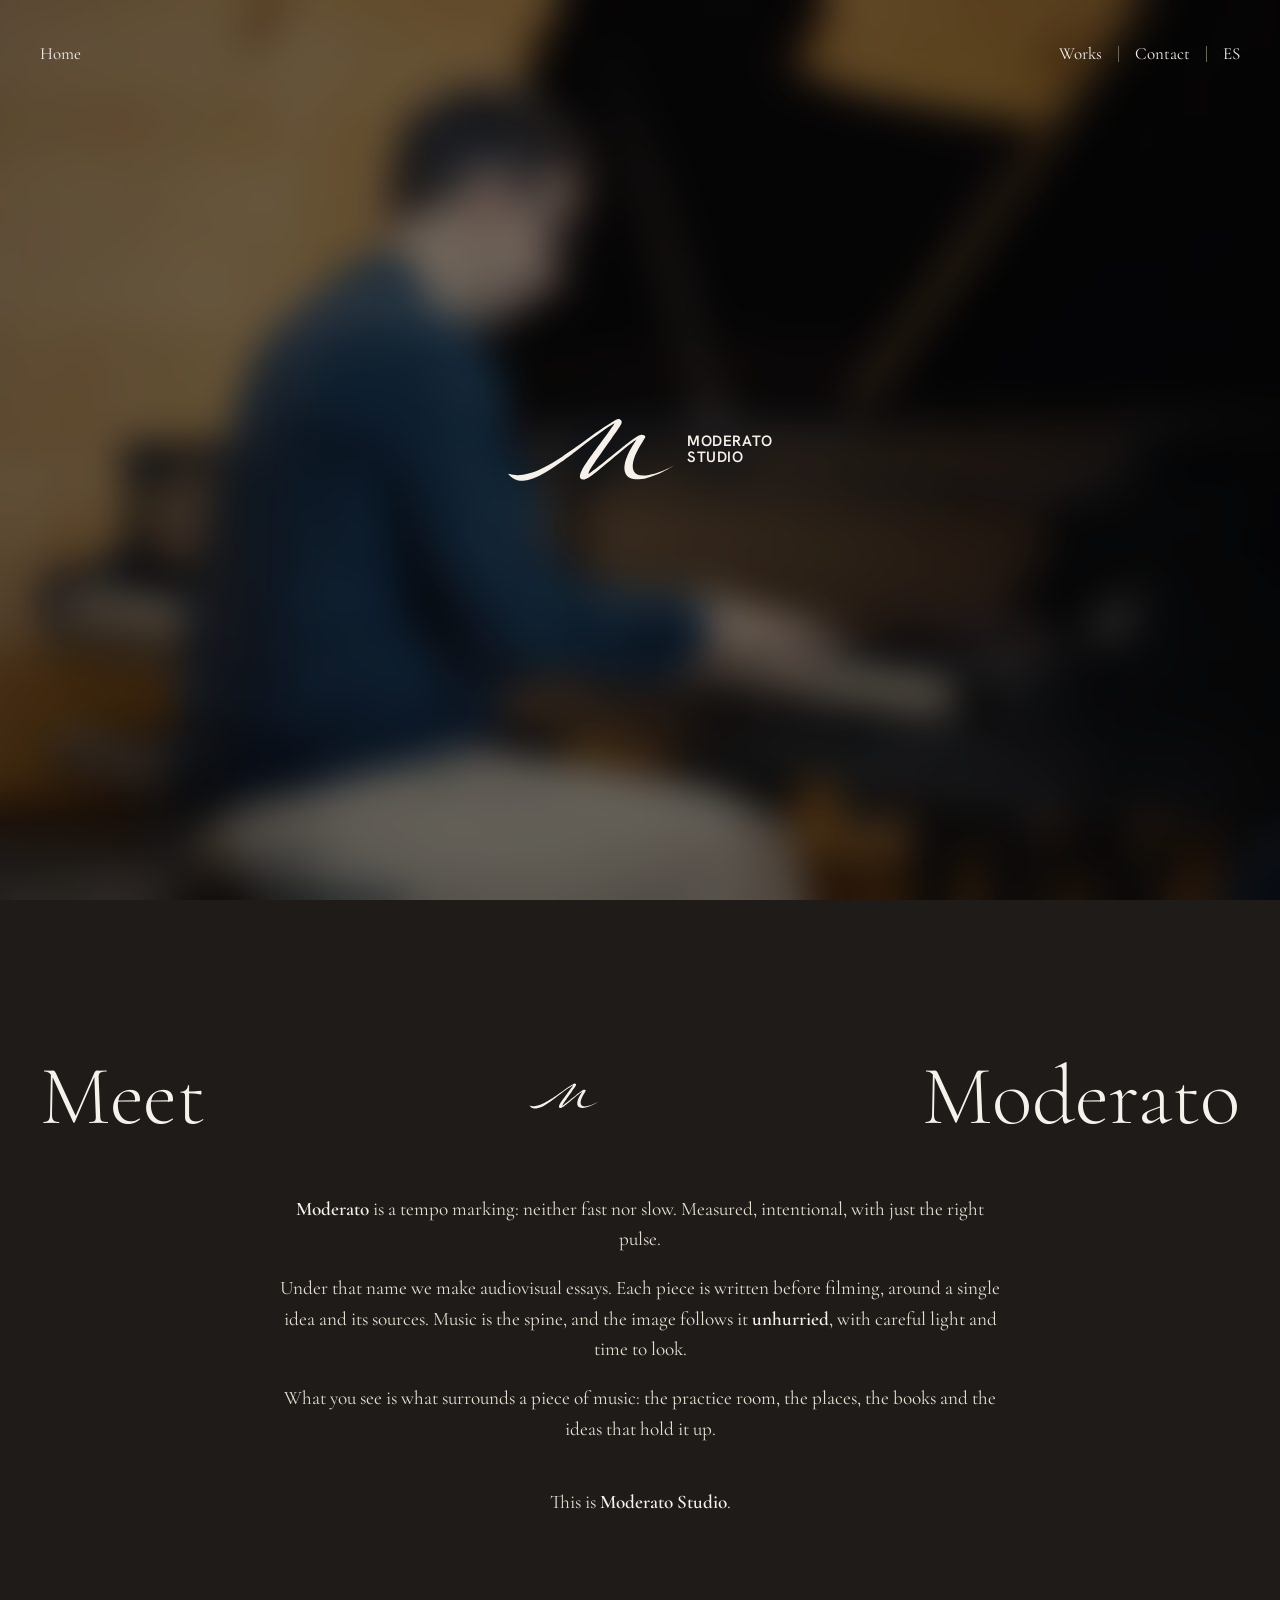
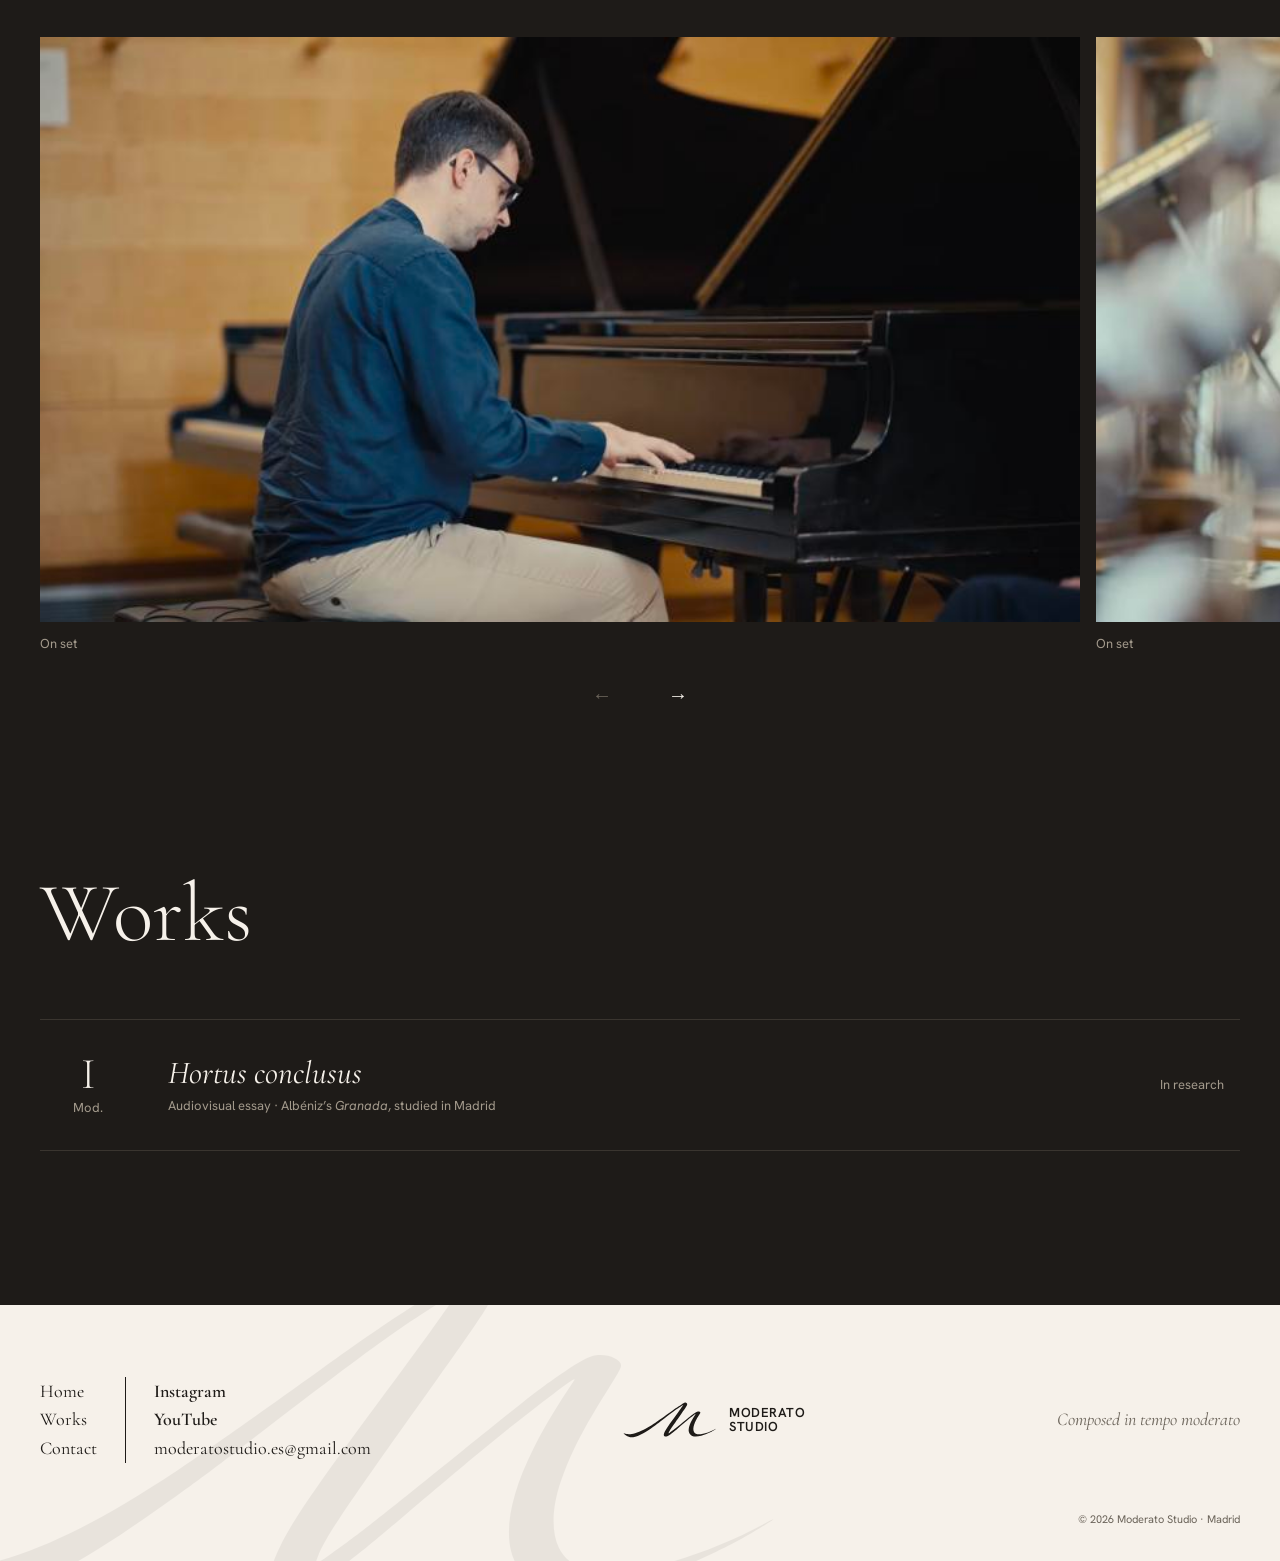
==== index.html @ ece8d3c3 "Rediseño según la identidad visual v1.1 - Portada tipo catálogo, página de obra (Hortus conclusus) y" ====
<!doctype html>
<html lang="es">
<head>
  <meta charset="utf-8">
  <meta name="viewport" content="width=device-width, initial-scale=1">
  <title>Moderato Studio — Ensayos audiovisuales</title>
  <meta name="description" content="Moderato Studio es un sello de ensayos audiovisuales sobre lo que ocurre alrededor de una obra musical: el estudio, los lugares y los libros. Madrid.">
  <meta property="og:title" content="Moderato Studio">
  <meta property="og:description" content="Ensayos audiovisuales. Música, palabra e imagen, sin prisa.">
  <meta property="og:image" content="https://moderatostudio.com/assets/img/og-image.jpg">
  <meta property="og:type" content="website">
  <meta name="theme-color" content="#1E1B18">
  <link rel="icon" href="favicon.ico" sizes="any">
  <link rel="icon" href="favicon.svg" type="image/svg+xml">
  <link rel="apple-touch-icon" href="apple-touch-icon.png">
  <link rel="manifest" href="site.webmanifest">
  <link rel="preconnect" href="https://fonts.googleapis.com">
  <link rel="preconnect" href="https://fonts.gstatic.com" crossorigin>
  <link href="https://fonts.googleapis.com/css2?family=Cormorant+Garamond:ital,wght@0,300;0,400;0,600;1,300;1,400&family=Hanken+Grotesk:wght@400;500;600&display=swap" rel="stylesheet">
  <link rel="stylesheet" href="css/tokens.css">
  <link rel="stylesheet" href="css/style.css">
  <script src="js/main.js" defer></script>
</head>
<body data-page="inicio">

  <header class="cabecera">
    <div class="contenedor">
      <a href="#inicio" data-i18n="nav.inicio">Inicio</a>
      <nav class="nav" aria-label="Principal" data-i18n-attr="aria-label:nav.principal">
        <a href="#obras" data-i18n="nav.obras">Obras</a>
        <span class="nav__sep" aria-hidden="true"></span>
        <a href="#contacto" data-i18n="nav.contacto">Contacto</a>
        <span class="nav__sep" aria-hidden="true"></span>
        <button type="button" class="idioma" data-cambiar-idioma>EN</button>
      </nav>
    </div>
  </header>

  <main>
    <section id="inicio" class="portada" aria-label="Portada" data-i18n-attr="aria-label:portada.aria">
      <img class="portada__imagen" src="assets/img/portada.jpg" alt="" width="1600" height="900">
      <div class="portada__marca">
        <h1 class="logotipo">
          <img class="m" src="assets/marca/m-crema.svg" alt="" width="1223" height="466">
          <span class="logotipo__texto">MODERATO<br>STUDIO</span>
          <span class="sr-only">Moderato Studio</span>
        </h1>
      </div>
    </section>

    <section id="estudio" class="conoce contenedor" aria-labelledby="conoce-titulo">
      <div class="conoce__titulo" id="conoce-titulo">
        <h2 class="titulo-seccion" data-i18n="conoce.a">Conoce</h2>
        <img class="m" src="assets/marca/m-crema.svg" alt="" aria-hidden="true" width="1223" height="466">
        <h2 class="titulo-seccion">Moderato</h2>
      </div>
      <div class="conoce__texto">
        <p data-i18n="conoce.p1"><strong>Moderato</strong> es una indicación de tempo: ni deprisa ni despacio. Con medida, con intención y con el pulso justo.</p>
        <p data-i18n="conoce.p2">Bajo ese nombre se hacen ensayos audiovisuales. Cada pieza se escribe antes de rodar, con una sola idea y sus fuentes. La música es su columna, y la imagen la sigue <strong>sin prisa</strong>, con luz cuidada y tiempo para mirar.</p>
        <p data-i18n="conoce.p3">Lo que se ve es lo que ocurre alrededor de una obra: el estudio, los lugares, los libros y las ideas que la sostienen.</p>
        <p class="conoce__cierre" data-i18n="conoce.p4">Esto es <strong>Moderato Studio</strong>.</p>
      </div>
    </section>

    <section class="carrusel" aria-label="Fotogramas" data-i18n-attr="aria-label:carrusel.aria">
      <div class="carrusel__pista" data-carrusel tabindex="0">
        <figure>
          <img src="assets/img/rodaje-piano.jpg" alt="Un pianista toca un piano de cola en una sala de madera" data-i18n-attr="alt:alt.piano" width="800" height="450" loading="lazy">
          <figcaption class="etiqueta" data-i18n="carrusel.rodaje">Rodaje</figcaption>
        </figure>
        <figure>
          <img src="assets/img/rodaje-escucha.jpg" alt="Un hombre habla en un estudio lleno de libros y discos" data-i18n-attr="alt:alt.escucha" width="800" height="450" loading="lazy">
          <figcaption class="etiqueta" data-i18n="carrusel.rodaje">Rodaje</figcaption>
        </figure>
        <figure>
          <img src="assets/img/rodaje-conversacion.jpg" alt="Dos personas conversan sentadas junto a un piano de cola" data-i18n-attr="alt:alt.conversacion" width="800" height="450" loading="lazy">
          <figcaption class="etiqueta" data-i18n="carrusel.rodaje">Rodaje</figcaption>
        </figure>
      </div>
      <div class="carrusel__flechas">
        <button type="button" class="flecha" data-carrusel-prev aria-label="Fotograma anterior" data-i18n-attr="aria-label:carrusel.prev">←</button>
        <button type="button" class="flecha" data-carrusel-next aria-label="Fotograma siguiente" data-i18n-attr="aria-label:carrusel.next">→</button>
      </div>
    </section>

    <section id="obras" class="obras contenedor" aria-labelledby="obras-titulo">
      <h2 class="titulo-seccion" id="obras-titulo" data-i18n="obras.titulo">Obras</h2>
      <ol class="obras__lista">
        <li>
          <a class="obra-fila" href="obras/hortus-conclusus.html">
            <span class="obra-fila__num"><span>I</span><span class="etiqueta">Mod.</span></span>
            <span class="obra-fila__titulo">
              <em>Hortus conclusus</em>
              <span class="etiqueta" data-i18n="obras.hortus.linea">Ensayo audiovisual · <i>Granada</i>, de Albéniz, estudiada en Madrid</span>
            </span>
            <span class="etiqueta" data-i18n="obras.estado.investigacion">En investigación</span>
          </a>
        </li>
      </ol>
    </section>
  </main>

  <footer id="contacto" class="pie">
    <img class="pie__marca-agua" src="assets/marca/m-sombra.svg" alt="" aria-hidden="true" width="1223" height="466">
    <div class="contenedor">
      <div class="pie__fila">
        <div class="pie__enlaces">
          <nav aria-label="Pie" data-i18n-attr="aria-label:nav.pie">
            <a href="#inicio" data-i18n="nav.inicio">Inicio</a>
            <a href="#obras" data-i18n="nav.obras">Obras</a>
            <a href="#contacto" data-i18n="nav.contacto">Contacto</a>
          </nav>
          <span class="pie__sep" aria-hidden="true"></span>
          <div class="pie__redes">
            <a href="https://www.instagram.com/moderato.studio/">Instagram</a>
            <a href="https://www.youtube.com/@es.moderatostudio">YouTube</a>
            <a class="pie__correo" href="mailto:moderatostudio.es@gmail.com">moderatostudio.es@gmail.com</a>
          </div>
        </div>
        <a class="logotipo" href="#inicio" aria-label="Moderato Studio">
          <img class="m" src="assets/marca/m-sombra.svg" alt="" width="1223" height="466">
          <span class="logotipo__texto">MODERATO<br>STUDIO</span>
        </a>
        <span class="pie__lema" data-i18n="pie.lema">Compuesto en tempo moderato</span>
      </div>
      <div class="pie__legal"><span>© <span data-anio>2026</span> Moderato Studio · Madrid</span></div>
    </div>
  </footer>

</body>
</html>
---- css/tokens.css ----
/* Moderato Studio — tokens de diseño
   Fuente: identidad/01-identidad-visual-moderato.md (v1.1).
   Todos los colores, fuentes y medidas de la web salen de aquí. */

:root {
  /* Color */
  --sombra: #1E1B18;   /* fondo principal */
  --noche: #141210;    /* fondos de vídeo e imagen, bandas */
  --panel: #2A2622;    /* superficies, marcos */
  --crema: #F6F1EA;    /* texto sobre oscuro; papel; pie */
  --arena: #E5DED1;    /* texto secundario sobre oscuro */
  --laton: #C9AE7E;    /* solo acentos: líneas finas, aros */
  --piedra: #A39A8C;   /* etiquetas y metadatos sobre oscuro */
  --linea: #3A352F;    /* separadores sobre oscuro */
  --gris-pie: #6B645A; /* texto secundario sobre crema */

  /* Tipografía */
  --serif: 'Cormorant Garamond', Garamond, Georgia, serif;
  --sans: 'Hanken Grotesk', Arial, Helvetica, sans-serif;

  --t-seccion: clamp(46px, 7vw, 84px);
  --t-obra: clamp(25px, 2.6vw, 32px);
  --t-texto: clamp(18px, 1.5vw, 20px);
  --t-etiqueta: 13px;

  /* Medidas */
  --ancho: 1360px;
  --margen: clamp(20px, 4vw, 40px);
  --entre-secciones: clamp(96px, 12vw, 160px);
}
---- css/style.css ----
/* Moderato Studio — estilos globales. Los valores salen de tokens.css */

*, *::before, *::after { box-sizing: border-box; }
html { scroll-behavior: smooth; }
body {
  margin: 0;
  background: var(--sombra);
  color: var(--crema);
  font-family: var(--serif);
  font-size: var(--t-texto);
  line-height: 1.6;
  -webkit-font-smoothing: antialiased;
}
img { display: block; max-width: 100%; height: auto; }
a { color: inherit; text-decoration: none; transition: opacity .2s; }
a:hover { opacity: .7; }
a:focus-visible, button:focus-visible { outline: 1px solid var(--laton); outline-offset: 4px; }
em, i { font-style: italic; }
p { margin: 0; }
h1, h2, h3 { margin: 0; font-weight: 300; line-height: 1; }

.sr-only { position: absolute; width: 1px; height: 1px; overflow: hidden; clip: rect(0 0 0 0); white-space: nowrap; }
.contenedor { max-width: var(--ancho); margin: 0 auto; padding-inline: var(--margen); }
.etiqueta { font-family: var(--sans); font-size: var(--t-etiqueta); line-height: 1.5; color: var(--piedra); }
.titulo-seccion { font-size: var(--t-seccion); }
.linea-laton { display: block; width: 64px; height: 1px; background: var(--laton); border: 0; margin: 0; }

/* Marca */
.m { display: block; width: auto; }
.logotipo { display: inline-flex; align-items: center; gap: 12px; }
.logotipo__texto { font-family: var(--sans); font-weight: 600; font-size: 12px; line-height: 1.05; letter-spacing: .04em; }

/* Cabecera */
.cabecera { position: absolute; inset: 0 0 auto; z-index: 10; }
.cabecera .contenedor { display: flex; align-items: center; justify-content: space-between; gap: 24px; padding-block: 32px; font-size: 17px; }
.cabecera--fija { position: static; }
.cabecera .m { height: 36px; }
.nav { display: flex; align-items: center; gap: 16px; }
.nav__sep { width: 1px; height: 16px; background: var(--gris-pie); }
.idioma { background: none; border: 0; padding: 0; color: inherit; font: inherit; cursor: pointer; min-height: 44px; }
.nav a { min-height: 44px; display: inline-flex; align-items: center; }

/* Portada */
.portada { position: relative; height: 100vh; min-height: 560px; max-height: 1000px; overflow: hidden; background: var(--panel); }
.portada__imagen { position: absolute; inset: 0; width: 100%; height: 100%; object-fit: cover; }
.portada__marca { position: absolute; inset: 0; display: flex; align-items: center; justify-content: center; }
.portada__marca .m { height: clamp(44px, 6vw, 64px); }
.portada__marca .logotipo__texto { font-size: 15px; }

/* Conoce Moderato */
.conoce { padding-block: var(--entre-secciones) 120px; display: flex; flex-direction: column; gap: 56px; }
.conoce__titulo { display: flex; flex-wrap: wrap; gap: 24px; align-items: center; justify-content: space-between; }
.conoce__titulo .m { height: 26px; }
.conoce__texto { max-width: 720px; margin: 0 auto; text-align: center; display: flex; flex-direction: column; gap: 18px; color: var(--arena); }
.conoce__texto strong { font-weight: 600; color: var(--crema); }
.conoce__cierre { margin-top: 24px !important; }

/* Carrusel de fotogramas */
.carrusel { padding-bottom: var(--entre-secciones); display: flex; flex-direction: column; gap: 20px; }
.carrusel__pista { display: flex; gap: 16px; overflow-x: auto; scroll-snap-type: x mandatory; scrollbar-width: none; padding-left: var(--margen); scroll-padding-left: var(--margen); }
.carrusel__pista::-webkit-scrollbar { display: none; }
.carrusel__pista figure { margin: 0; flex: 0 0 min(82vw, 1040px); scroll-snap-align: start; display: flex; flex-direction: column; gap: 12px; }
.carrusel__pista img { width: 100%; aspect-ratio: 16 / 9; object-fit: cover; background: var(--panel); }
.carrusel__pista figure:last-child { margin-right: var(--margen); }
.carrusel__flechas { display: flex; gap: 32px; justify-content: center; }
.flecha { background: none; border: 0; color: var(--crema); font-size: 20px; width: 44px; height: 44px; cursor: pointer; }
.flecha:disabled { color: var(--gris-pie); cursor: default; }

/* Obras */
.obras { padding-bottom: var(--entre-secciones); display: flex; flex-direction: column; gap: 64px; }
.obras__lista { list-style: none; margin: 0; padding: 0; border-bottom: 1px solid var(--linea); }
.obra-fila { display: flex; flex-wrap: wrap; gap: 16px 48px; align-items: center; padding: 32px 16px; border-top: 1px solid var(--linea); }
.obra-fila__num { width: 64px; display: flex; flex-direction: column; align-items: center; gap: 2px; }
.obra-fila__num span:first-child { font-weight: 300; font-size: 44px; line-height: 1; }
.obra-fila__titulo { flex: 1 1 320px; display: flex; flex-direction: column; gap: 6px; }
.obra-fila__titulo em { font-size: var(--t-obra); line-height: 1.1; }

/* Pie */
.pie { background: var(--crema); color: var(--sombra); position: relative; overflow: hidden; }
.pie__marca-agua { position: absolute; left: -120px; top: -40px; width: 900px; max-width: none; opacity: .06; pointer-events: none; }
.pie .contenedor { position: relative; padding-block: 72px 32px; display: flex; flex-direction: column; gap: 48px; }
.pie__fila { display: flex; flex-wrap: wrap; gap: 48px; align-items: center; justify-content: space-between; }
.pie__enlaces { display: flex; gap: 28px; align-items: stretch; font-size: 18px; line-height: 1.6; }
.pie__enlaces nav, .pie__enlaces div { display: flex; flex-direction: column; }
.pie__sep { width: 1px; background: var(--sombra); }
.pie__redes a { font-weight: 600; }
.pie__redes .pie__correo { font-weight: 400; }
.pie .m { height: 36px; }
.pie .logotipo__texto { font-size: 13px; }
.pie__lema { font-style: italic; font-size: 18px; color: var(--gris-pie); }
.pie__legal { display: flex; justify-content: flex-end; font-family: var(--sans); font-size: 11px; color: var(--gris-pie); }

/* Página de obra */
.obra-video { padding: 24px 8px 0; }
.obra-video__marco { position: relative; aspect-ratio: 16 / 9; max-height: 860px; margin: 0 auto; background: var(--noche); display: flex; align-items: center; justify-content: center; }
.obra-video__cine { width: 100%; aspect-ratio: 2.39 / 1; background: var(--panel); display: flex; flex-direction: column; align-items: center; justify-content: center; gap: 16px; position: relative; overflow: hidden; }
.obra-video__cine .m { height: 40px; opacity: .9; }
.obra-cabecera { padding-block: 120px 80px; display: flex; flex-direction: column; gap: 24px; }
.aro { width: 64px; height: 64px; border: 1px solid var(--laton); border-radius: 50%; display: flex; align-items: center; justify-content: center; font-style: italic; font-weight: 300; font-size: 30px; }
.obra-cabecera__sello { display: flex; align-items: center; gap: 20px; }
.obra-cabecera h1 { font-style: italic; font-size: clamp(64px, 10vw, 120px); line-height: .95; }
.obra-cabecera__tesis { font-size: clamp(21px, 2vw, 26px); line-height: 1.4; color: var(--arena); max-width: 900px; }
.obra-cuerpo { padding-block: 64px var(--entre-secciones); display: flex; flex-wrap: wrap; gap: 96px; border-top: 1px solid var(--linea); }
.obra-cuerpo__principal { flex: 999 1 560px; min-width: 0; display: flex; flex-direction: column; gap: 72px; }
.obra-cuerpo__ficha { flex: 1 1 300px; display: flex; flex-direction: column; gap: 48px; }
.bloque { display: flex; flex-direction: column; gap: 20px; }
.bloque h2 { font-family: var(--sans); font-weight: 500; font-size: 13px; line-height: 1.5; color: var(--piedra); }
.bloque p { font-size: 22px; line-height: 1.6; color: var(--arena); max-width: 720px; }
.cita { margin: 0; padding-left: 40px; border-left: 1px solid var(--laton); display: flex; flex-direction: column; gap: 16px; }
.cita blockquote { margin: 0; font-style: italic; font-weight: 300; font-size: clamp(32px, 3.6vw, 46px); line-height: 1.15; }
.cita figcaption { font-family: var(--sans); font-size: 13px; color: var(--piedra); }
.capitulos { list-style: none; margin: 0; padding: 0; border-bottom: 1px solid var(--linea); }
.capitulos li { display: flex; gap: 32px; align-items: baseline; padding: 18px 0; border-top: 1px solid var(--linea); font-size: 22px; }
.capitulos li span:first-child { width: 40px; font-style: italic; font-weight: 300; color: var(--piedra); }
.capitulos small { font-family: var(--sans); font-size: 13px; color: var(--piedra); margin-left: auto; text-align: right; }
.ficha { margin: 0; display: grid; grid-template-columns: repeat(2, minmax(0, 1fr)); gap: 14px 16px; font-size: 19px; line-height: 1.4; }
.ficha dt { font-style: italic; color: var(--piedra); }
.ficha dd { margin: 0; }
.lista { list-style: none; margin: 0; padding: 0; display: flex; flex-direction: column; gap: 10px; font-size: 19px; line-height: 1.4; }
.siguiente { background: var(--noche); }
.siguiente a { display: flex; flex-wrap: wrap; gap: 24px; align-items: baseline; justify-content: space-between; padding-block: 120px; }
.siguiente__titulo { font-style: italic; font-weight: 300; font-size: clamp(44px, 6vw, 72px); line-height: 1; }

@media (max-width: 640px) {
  .conoce__titulo { justify-content: center; }
  .obra-fila { padding-inline: 0; }
  .pie__fila { flex-direction: column; align-items: flex-start; }
  .cita { padding-left: 24px; }
}

@media (prefers-reduced-motion: reduce) {
  html { scroll-behavior: auto; }
}
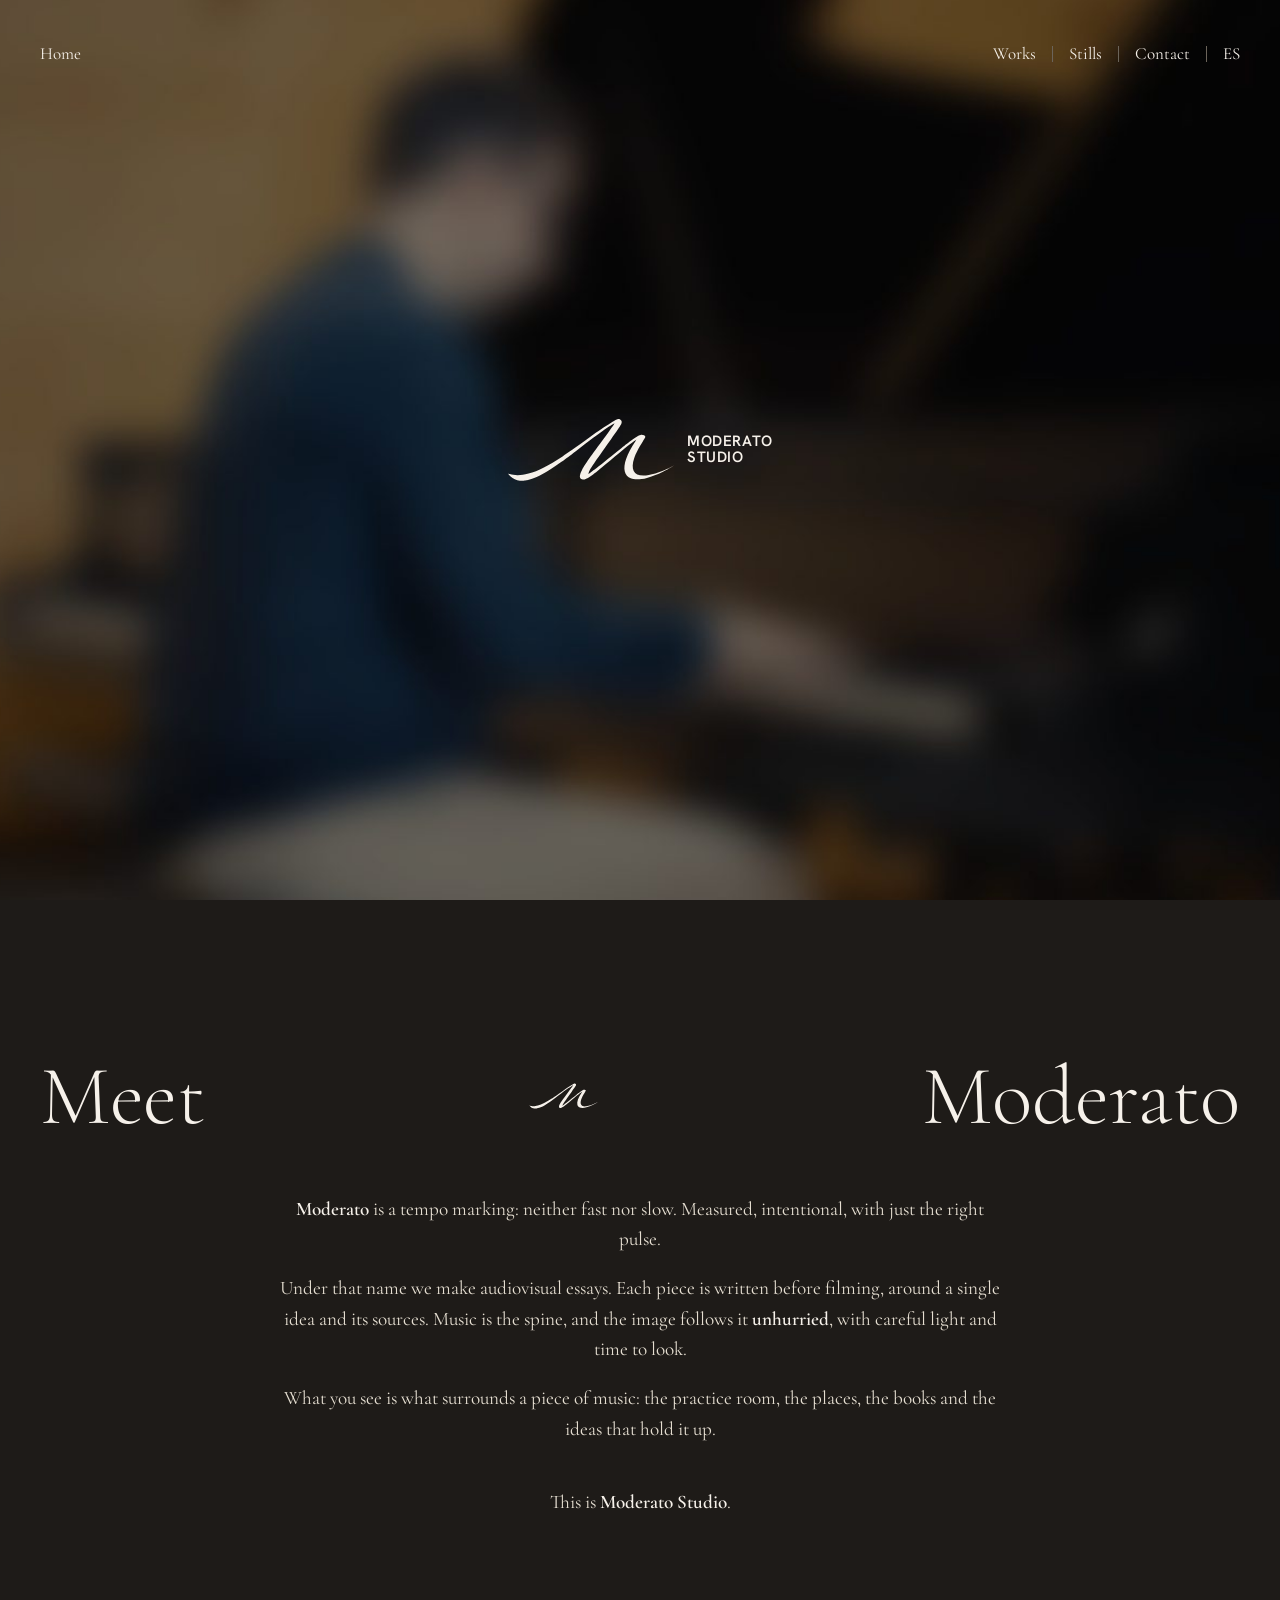
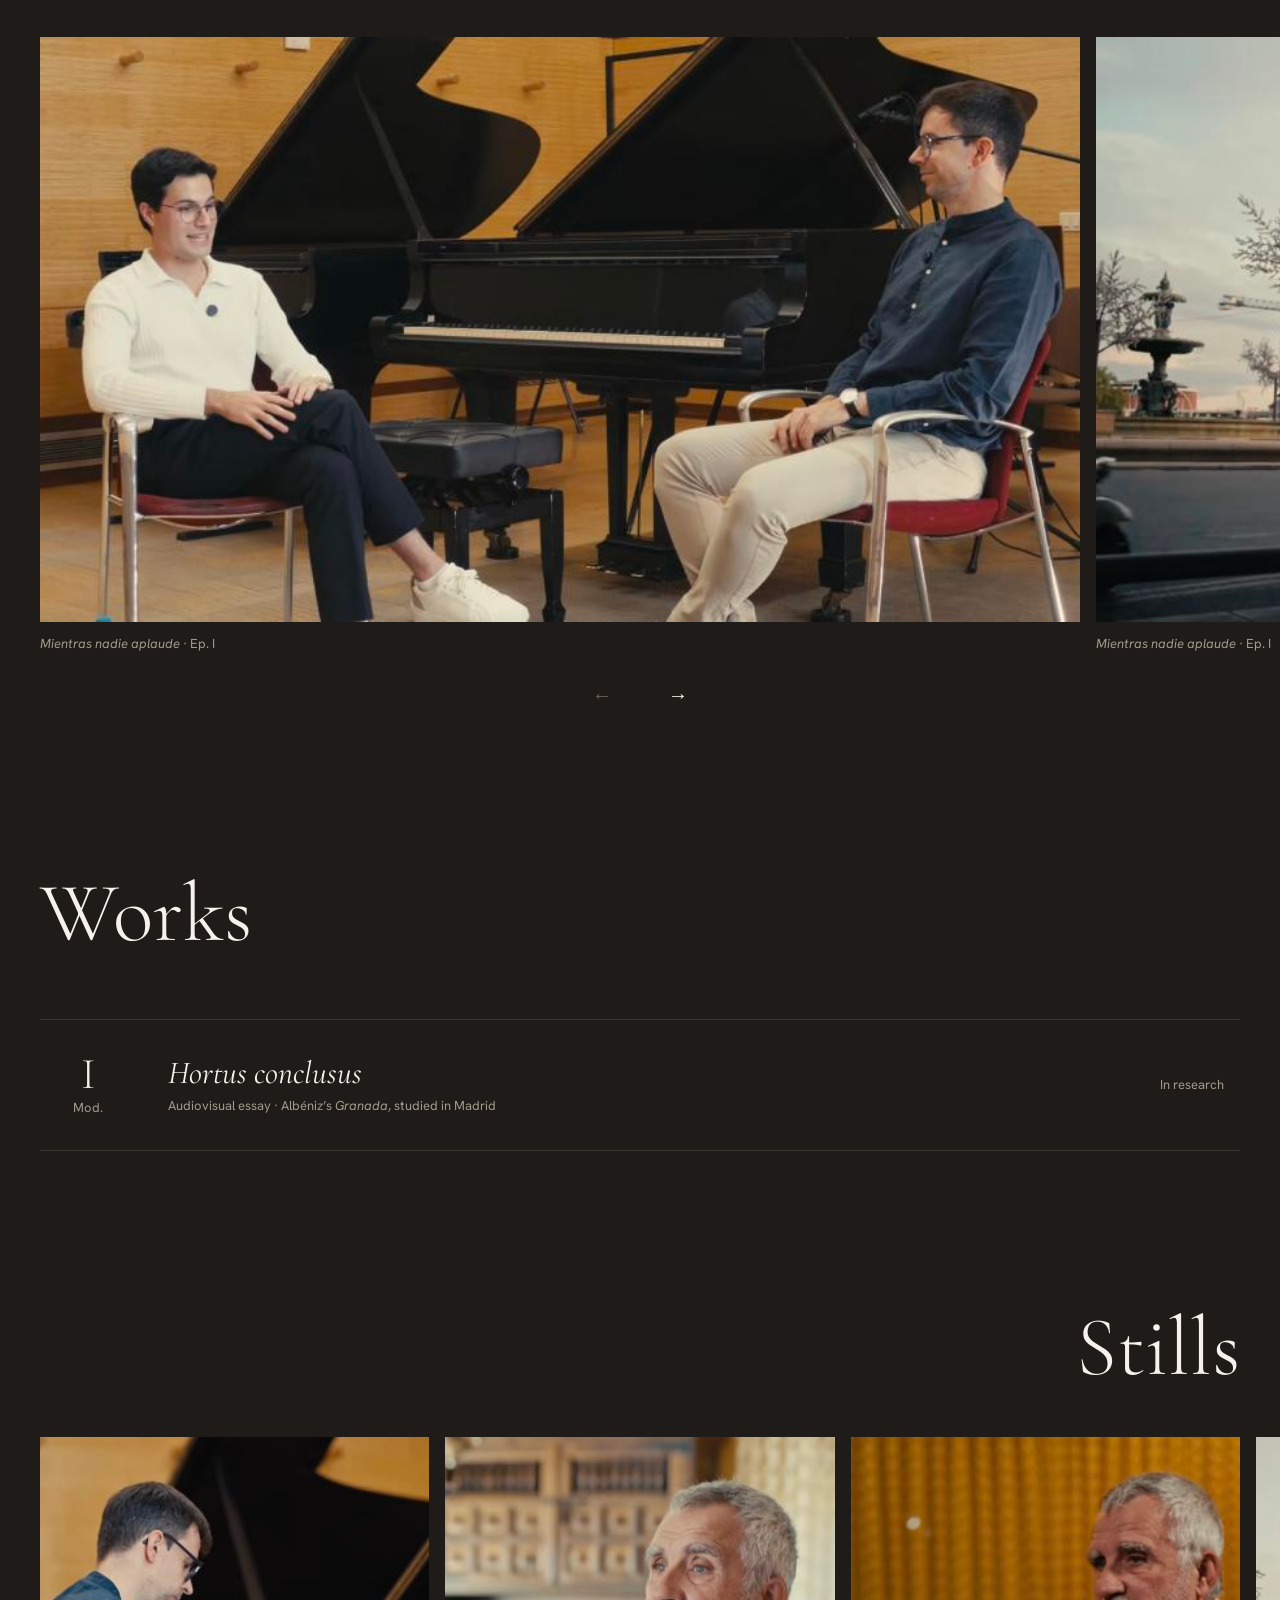
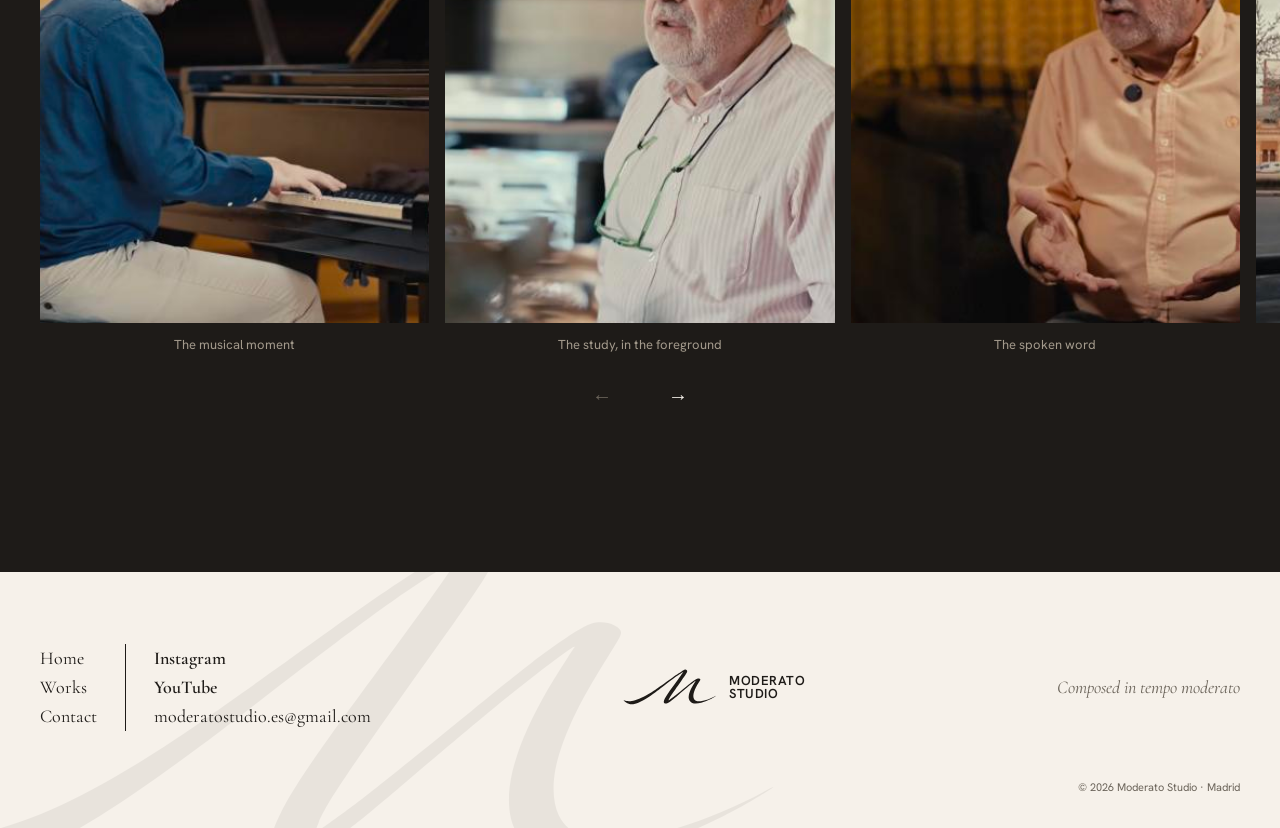
==== commit d7b5cd53: "Portada: fotogramas y movimiento al desplazarse - Carrusel grande con los planos generales y galería" ====
--- a/index.html
+++ b/index.html
@@ -20,6 +20,7 @@
   <link rel="stylesheet" href="css/tokens.css">
   <link rel="stylesheet" href="css/style.css">
   <script src="js/main.js" defer></script>
+  <script>document.documentElement.classList.add('js')</script>
 </head>
 <body data-page="inicio">
 
@@ -28,6 +29,8 @@
       <a href="#inicio" data-i18n="nav.inicio">Inicio</a>
       <nav class="nav" aria-label="Principal" data-i18n-attr="aria-label:nav.principal">
         <a href="#obras" data-i18n="nav.obras">Obras</a>
+        <span class="nav__sep" aria-hidden="true"></span>
+        <a href="#fotogramas" data-i18n="nav.fotogramas">Fotogramas</a>
         <span class="nav__sep" aria-hidden="true"></span>
         <a href="#contacto" data-i18n="nav.contacto">Contacto</a>
         <span class="nav__sep" aria-hidden="true"></span>
@@ -38,8 +41,8 @@
 
   <main>
     <section id="inicio" class="portada" aria-label="Portada" data-i18n-attr="aria-label:portada.aria">
-      <img class="portada__imagen" src="assets/img/portada.jpg" alt="" width="1600" height="900">
-      <div class="portada__marca">
+      <img class="portada__imagen" data-paralaje src="assets/img/portada.jpg" alt="" width="1600" height="900">
+      <div class="portada__marca" data-desvanecer>
         <h1 class="logotipo">
           <img class="m" src="assets/marca/m-crema.svg" alt="" width="1223" height="466">
           <span class="logotipo__texto">MODERATO<br>STUDIO</span>
@@ -49,12 +52,12 @@
     </section>
 
     <section id="estudio" class="conoce contenedor" aria-labelledby="conoce-titulo">
-      <div class="conoce__titulo" id="conoce-titulo">
+      <div class="conoce__titulo revelar" id="conoce-titulo">
         <h2 class="titulo-seccion" data-i18n="conoce.a">Conoce</h2>
         <img class="m" src="assets/marca/m-crema.svg" alt="" aria-hidden="true" width="1223" height="466">
         <h2 class="titulo-seccion">Moderato</h2>
       </div>
-      <div class="conoce__texto">
+      <div class="conoce__texto revelar">
         <p data-i18n="conoce.p1"><strong>Moderato</strong> es una indicación de tempo: ni deprisa ni despacio. Con medida, con intención y con el pulso justo.</p>
         <p data-i18n="conoce.p2">Bajo ese nombre se hacen ensayos audiovisuales. Cada pieza se escribe antes de rodar, con una sola idea y sus fuentes. La música es su columna, y la imagen la sigue <strong>sin prisa</strong>, con luz cuidada y tiempo para mirar.</p>
         <p data-i18n="conoce.p3">Lo que se ve es lo que ocurre alrededor de una obra: el estudio, los lugares, los libros y las ideas que la sostienen.</p>
@@ -62,30 +65,30 @@
       </div>
     </section>
 
-    <section class="carrusel" aria-label="Fotogramas" data-i18n-attr="aria-label:carrusel.aria">
+    <section class="carrusel revelar" aria-label="Fotogramas destacados" data-i18n-attr="aria-label:carrusel.aria">
       <div class="carrusel__pista" data-carrusel tabindex="0">
         <figure>
-          <img src="assets/img/rodaje-piano.jpg" alt="Un pianista toca un piano de cola en una sala de madera" data-i18n-attr="alt:alt.piano" width="800" height="450" loading="lazy">
-          <figcaption class="etiqueta" data-i18n="carrusel.rodaje">Rodaje</figcaption>
+          <img src="assets/img/rodaje-dos-pianos.jpg" alt="Dos músicos conversan sentados entre dos pianos de cola" data-i18n-attr="alt:alt.dosPianos" width="800" height="450" loading="lazy">
+          <figcaption class="etiqueta"><i>Mientras nadie aplaude</i> · Ep. I</figcaption>
         </figure>
         <figure>
-          <img src="assets/img/rodaje-escucha.jpg" alt="Un hombre habla en un estudio lleno de libros y discos" data-i18n-attr="alt:alt.escucha" width="800" height="450" loading="lazy">
-          <figcaption class="etiqueta" data-i18n="carrusel.rodaje">Rodaje</figcaption>
+          <img src="assets/img/atocha.jpg" alt="La estación de Atocha al atardecer, con tráfico delante" data-i18n-attr="alt:alt.atocha" width="800" height="450" loading="lazy">
+          <figcaption class="etiqueta"><i>Mientras nadie aplaude</i> · Ep. I</figcaption>
         </figure>
         <figure>
           <img src="assets/img/rodaje-conversacion.jpg" alt="Dos personas conversan sentadas junto a un piano de cola" data-i18n-attr="alt:alt.conversacion" width="800" height="450" loading="lazy">
-          <figcaption class="etiqueta" data-i18n="carrusel.rodaje">Rodaje</figcaption>
+          <figcaption class="etiqueta"><i>Mientras nadie aplaude</i> · Ep. II</figcaption>
         </figure>
       </div>
       <div class="carrusel__flechas">
-        <button type="button" class="flecha" data-carrusel-prev aria-label="Fotograma anterior" data-i18n-attr="aria-label:carrusel.prev">←</button>
-        <button type="button" class="flecha" data-carrusel-next aria-label="Fotograma siguiente" data-i18n-attr="aria-label:carrusel.next">→</button>
+        <button type="button" class="flecha" data-carrusel-prev aria-label="Anterior" data-i18n-attr="aria-label:carrusel.prev">←</button>
+        <button type="button" class="flecha" data-carrusel-next aria-label="Siguiente" data-i18n-attr="aria-label:carrusel.next">→</button>
       </div>
     </section>
 
     <section id="obras" class="obras contenedor" aria-labelledby="obras-titulo">
-      <h2 class="titulo-seccion" id="obras-titulo" data-i18n="obras.titulo">Obras</h2>
-      <ol class="obras__lista">
+      <h2 class="titulo-seccion revelar" id="obras-titulo" data-i18n="obras.titulo">Obras</h2>
+      <ol class="obras__lista revelar">
         <li>
           <a class="obra-fila" href="obras/hortus-conclusus.html">
             <span class="obra-fila__num"><span>I</span><span class="etiqueta">Mod.</span></span>
@@ -97,6 +100,34 @@
           </a>
         </li>
       </ol>
+    </section>
+
+    <section id="fotogramas" class="fotogramas" aria-labelledby="fotogramas-titulo">
+      <h2 class="titulo-seccion contenedor revelar" id="fotogramas-titulo" data-i18n="fotogramas.titulo">Fotogramas</h2>
+      <div class="fotogramas__marco revelar">
+        <div class="carrusel__pista fotogramas__pista" data-carrusel tabindex="0">
+          <figure>
+            <img src="assets/img/rodaje-piano.jpg" alt="Un pianista toca un piano de cola en una sala de madera" data-i18n-attr="alt:alt.piano" width="800" height="450" loading="lazy">
+            <figcaption class="etiqueta" data-i18n="fotogramas.momento">El momento musical</figcaption>
+          </figure>
+          <figure>
+            <img src="assets/img/rodaje-escucha.jpg" alt="Un hombre habla en un estudio lleno de libros y discos" data-i18n-attr="alt:alt.escucha" width="800" height="450" loading="lazy">
+            <figcaption class="etiqueta" data-i18n="fotogramas.estudio">El estudio, en primer término</figcaption>
+          </figure>
+          <figure>
+            <img src="assets/img/rodaje-palabra.jpg" alt="Un hombre explica algo con las manos, junto a un piano" data-i18n-attr="alt:alt.palabra" width="800" height="450" loading="lazy">
+            <figcaption class="etiqueta" data-i18n="fotogramas.palabra">La palabra</figcaption>
+          </figure>
+          <figure>
+            <img src="assets/img/atocha.jpg" alt="La estación de Atocha al atardecer, con tráfico delante" data-i18n-attr="alt:alt.atocha" width="800" height="450" loading="lazy">
+            <figcaption class="etiqueta" data-i18n="fotogramas.atocha">Atocha, al atardecer</figcaption>
+          </figure>
+        </div>
+        <div class="carrusel__flechas">
+          <button type="button" class="flecha" data-carrusel-prev aria-label="Anterior" data-i18n-attr="aria-label:carrusel.prev">←</button>
+          <button type="button" class="flecha" data-carrusel-next aria-label="Siguiente" data-i18n-attr="aria-label:carrusel.next">→</button>
+        </div>
+      </div>
     </section>
   </main>
 
--- a/css/style.css
+++ b/css/style.css
@@ -121,6 +121,29 @@
 .siguiente a { display: flex; flex-wrap: wrap; gap: 24px; align-items: baseline; justify-content: space-between; padding-block: 120px; }
 .siguiente__titulo { font-style: italic; font-weight: 300; font-size: clamp(44px, 6vw, 72px); line-height: 1; }
 
+
+/* Galería de fotogramas (4:5, tres a la vista) */
+.fotogramas { padding-bottom: var(--entre-secciones); display: flex; flex-direction: column; gap: clamp(36px, 5vw, 48px); }
+.fotogramas .titulo-seccion { text-align: right; width: 100%; }
+.fotogramas__marco { max-width: var(--ancho); margin: 0 auto; width: 100%; display: flex; flex-direction: column; gap: 20px; }
+.fotogramas__pista { padding-inline: var(--margen); }
+.fotogramas__pista figure { flex: 0 0 calc((min(100vw, var(--ancho)) - 2 * var(--margen) - 32px) / 3); }
+.fotogramas__pista figure:last-child { margin-right: 0; }
+.fotogramas__pista img { aspect-ratio: 4 / 5; }
+.fotogramas__pista figcaption { text-align: center; }
+@media (max-width: 820px) { .fotogramas__pista figure { flex-basis: 72vw; } }
+
+/* Movimiento al desplazarse: aparece despacio, sin prisa */
+.portada__imagen { will-change: transform; transform: scale(1.08); }
+.portada__marca { will-change: opacity, transform; }
+.js .revelar { opacity: 0; transform: translateY(28px); transition: opacity 1.4s cubic-bezier(.22,.61,.36,1), transform 1.4s cubic-bezier(.22,.61,.36,1); }
+.js .revelar.visible { opacity: 1; transform: none; }
+.carrusel__pista img, .fotogramas__pista img { transition: transform 1.6s cubic-bezier(.22,.61,.36,1), filter 1.6s; }
+.js .revelar:not(.visible) img { transform: scale(1.04); filter: brightness(.7); }
+.carrusel__pista { cursor: grab; }
+.carrusel__pista.arrastrando { cursor: grabbing; scroll-snap-type: none; }
+.carrusel__pista.arrastrando img { pointer-events: none; }
+
 @media (max-width: 640px) {
   .conoce__titulo { justify-content: center; }
   .obra-fila { padding-inline: 0; }
@@ -130,4 +153,6 @@
 
 @media (prefers-reduced-motion: reduce) {
   html { scroll-behavior: auto; }
+  .js .revelar, .js .revelar:not(.visible) img { opacity: 1; transform: none; filter: none; transition: none; }
+  .portada__imagen { transform: none; }
 }
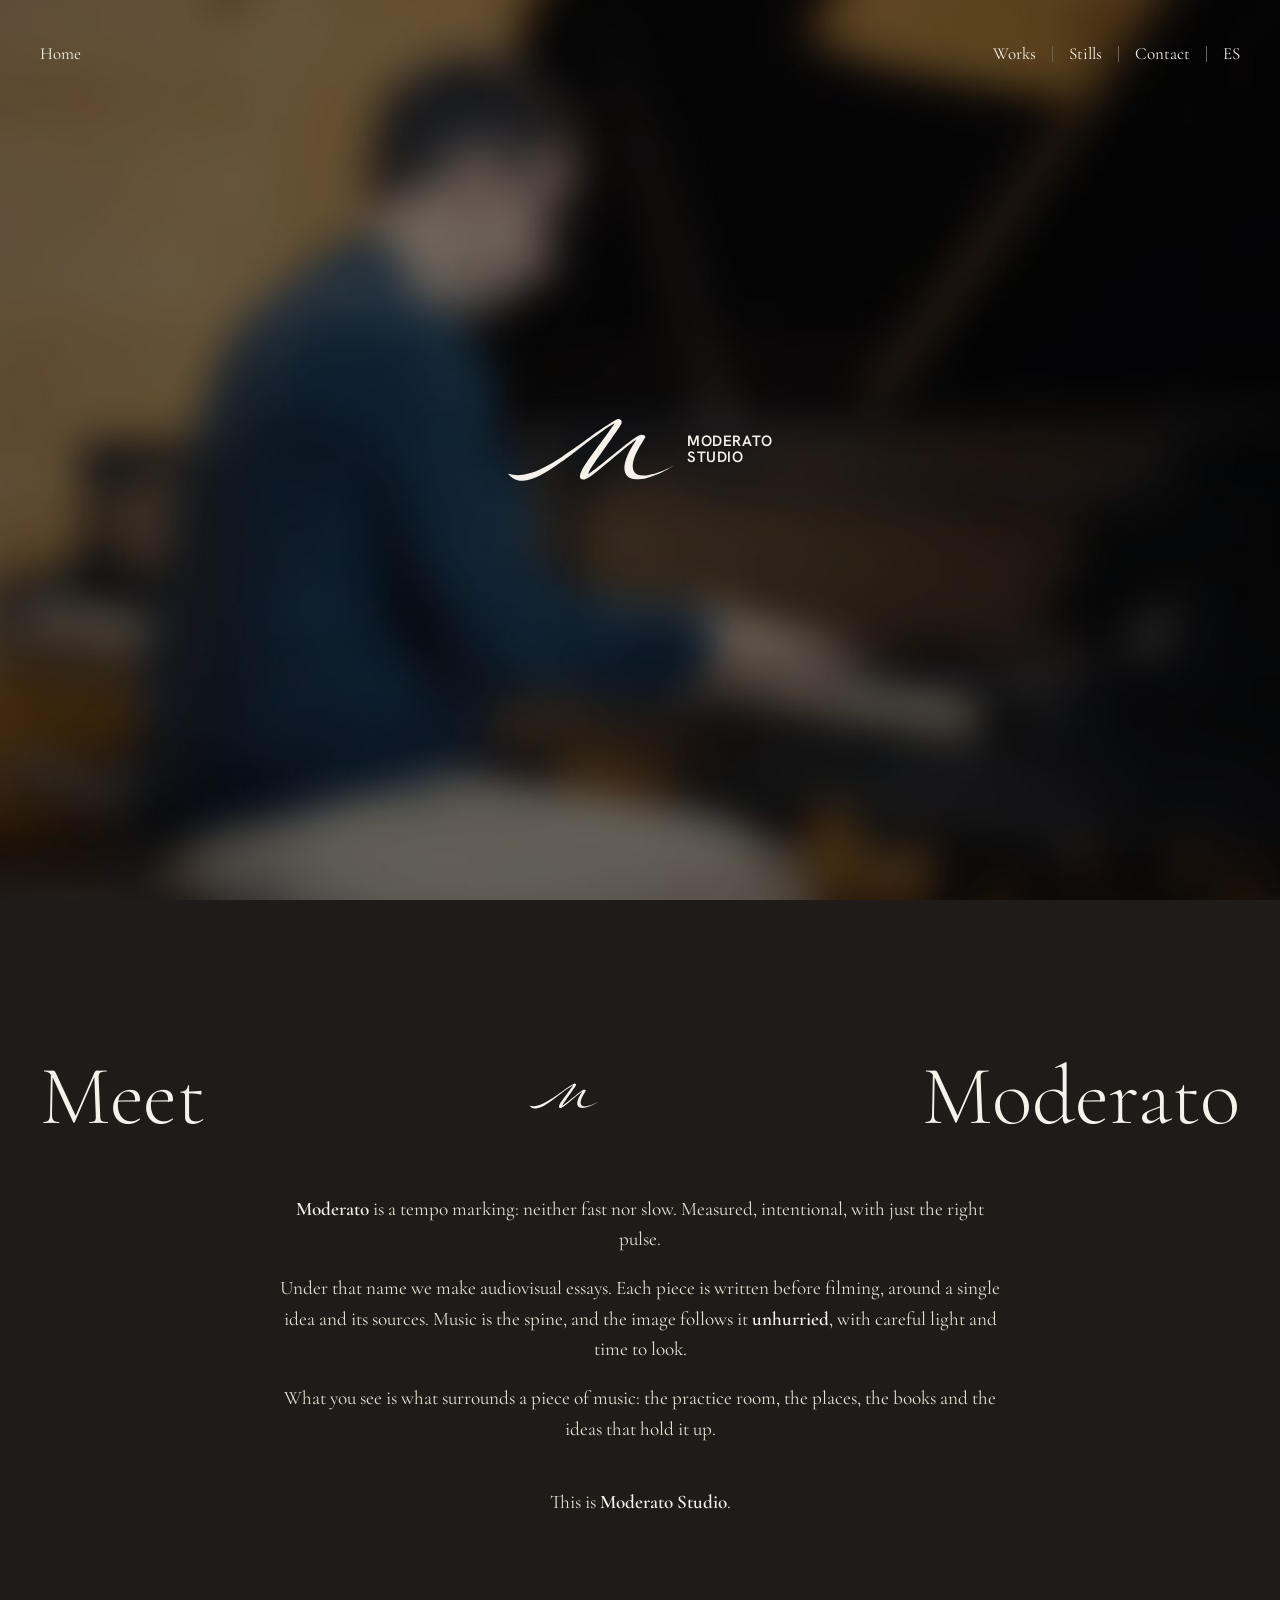
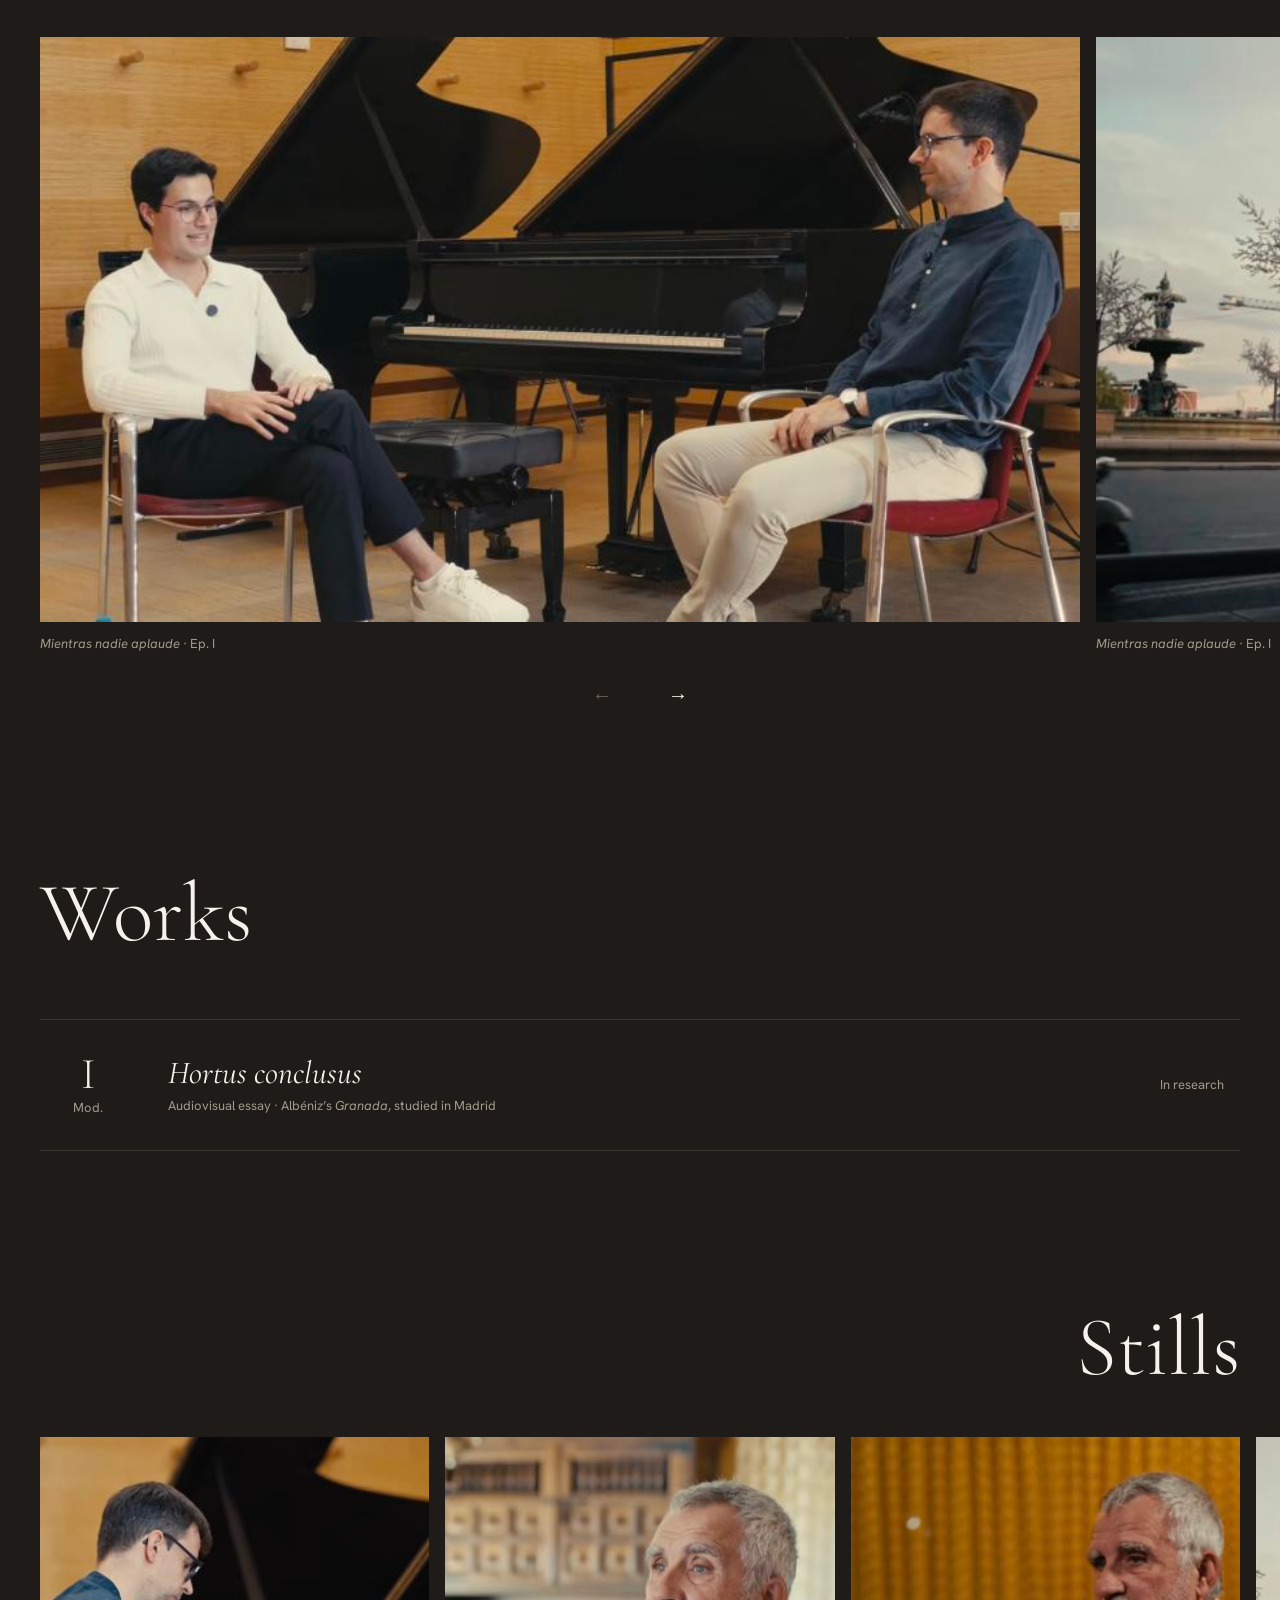
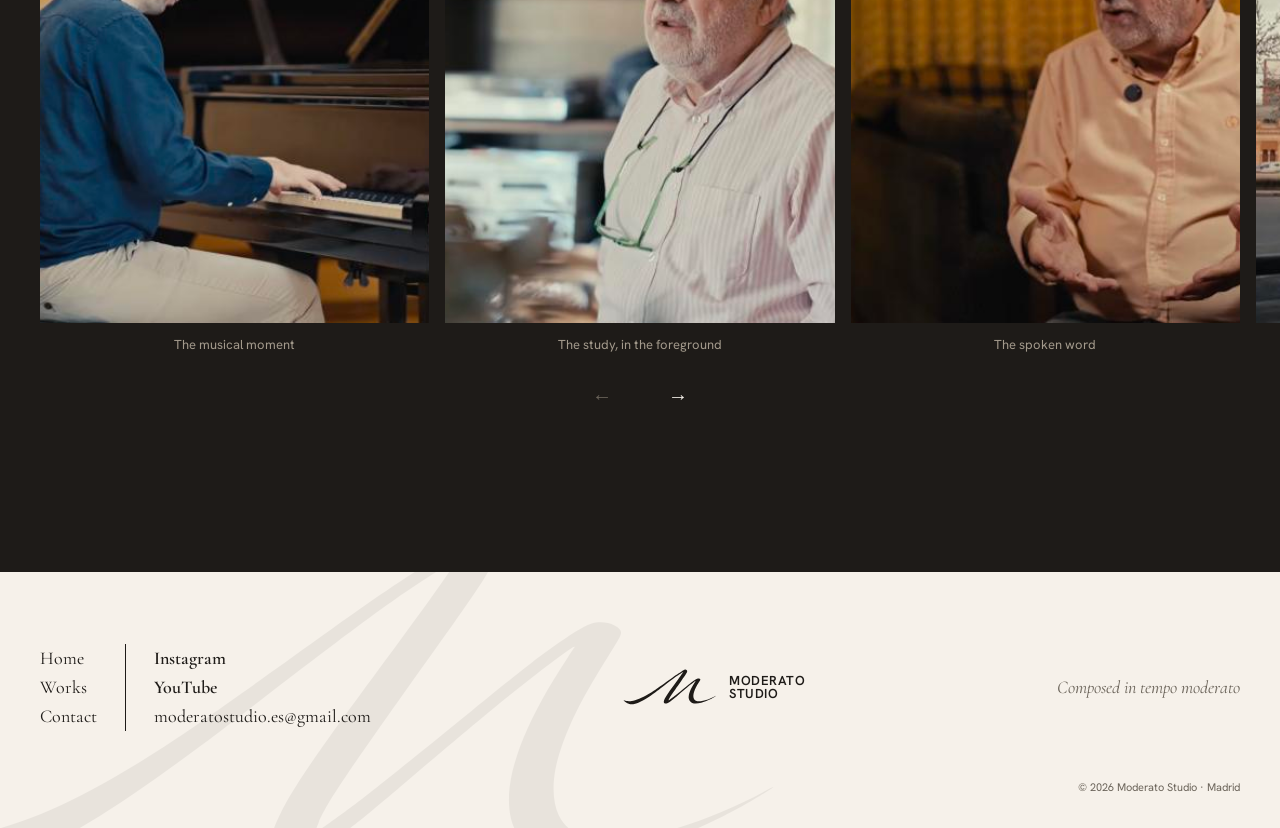
==== commit c2ac9823: "Móvil y tablet: forzar recarga de CSS/JS y galería a dos fotos en tablet Co-Authored-By: Claude Opus" ====
--- a/index.html
+++ b/index.html
@@ -17,9 +17,9 @@
   <link rel="preconnect" href="https://fonts.googleapis.com">
   <link rel="preconnect" href="https://fonts.gstatic.com" crossorigin>
   <link href="https://fonts.googleapis.com/css2?family=Cormorant+Garamond:ital,wght@0,300;0,400;0,600;1,300;1,400&family=Hanken+Grotesk:wght@400;500;600&display=swap" rel="stylesheet">
-  <link rel="stylesheet" href="css/tokens.css">
-  <link rel="stylesheet" href="css/style.css">
-  <script src="js/main.js" defer></script>
+  <link rel="stylesheet" href="css/tokens.css?v=202611270018">
+  <link rel="stylesheet" href="css/style.css?v=202611270018">
+  <script src="js/main.js?v=202611270018" defer></script>
   <script>document.documentElement.classList.add('js')</script>
 </head>
 <body data-page="inicio">
--- a/css/style.css
+++ b/css/style.css
@@ -57,7 +57,7 @@
 
 /* Carrusel de fotogramas */
 .carrusel { padding-bottom: var(--entre-secciones); display: flex; flex-direction: column; gap: 20px; }
-.carrusel__pista { display: flex; gap: 16px; overflow-x: auto; scroll-snap-type: x mandatory; scrollbar-width: none; padding-left: var(--margen); scroll-padding-left: var(--margen); }
+.carrusel__pista { -webkit-overflow-scrolling: touch; overscroll-behavior-x: contain; display: flex; gap: 16px; overflow-x: auto; scroll-snap-type: x mandatory; scrollbar-width: none; padding-left: var(--margen); scroll-padding-left: var(--margen); }
 .carrusel__pista::-webkit-scrollbar { display: none; }
 .carrusel__pista figure { margin: 0; flex: 0 0 min(82vw, 1040px); scroll-snap-align: start; display: flex; flex-direction: column; gap: 12px; }
 .carrusel__pista img { width: 100%; aspect-ratio: 16 / 9; object-fit: cover; background: var(--panel); }
@@ -131,7 +131,8 @@
 .fotogramas__pista figure:last-child { margin-right: 0; }
 .fotogramas__pista img { aspect-ratio: 4 / 5; }
 .fotogramas__pista figcaption { text-align: center; }
-@media (max-width: 820px) { .fotogramas__pista figure { flex-basis: 72vw; } }
+@media (max-width: 1100px) { .fotogramas__pista figure { flex-basis: calc((100vw - 2 * var(--margen) - 16px) / 2.15); } }
+@media (max-width: 640px) { .fotogramas__pista figure { flex-basis: 78vw; } }
 
 /* Movimiento al desplazarse: aparece despacio, sin prisa */
 .portada__imagen { will-change: transform; transform: scale(1.08); }
